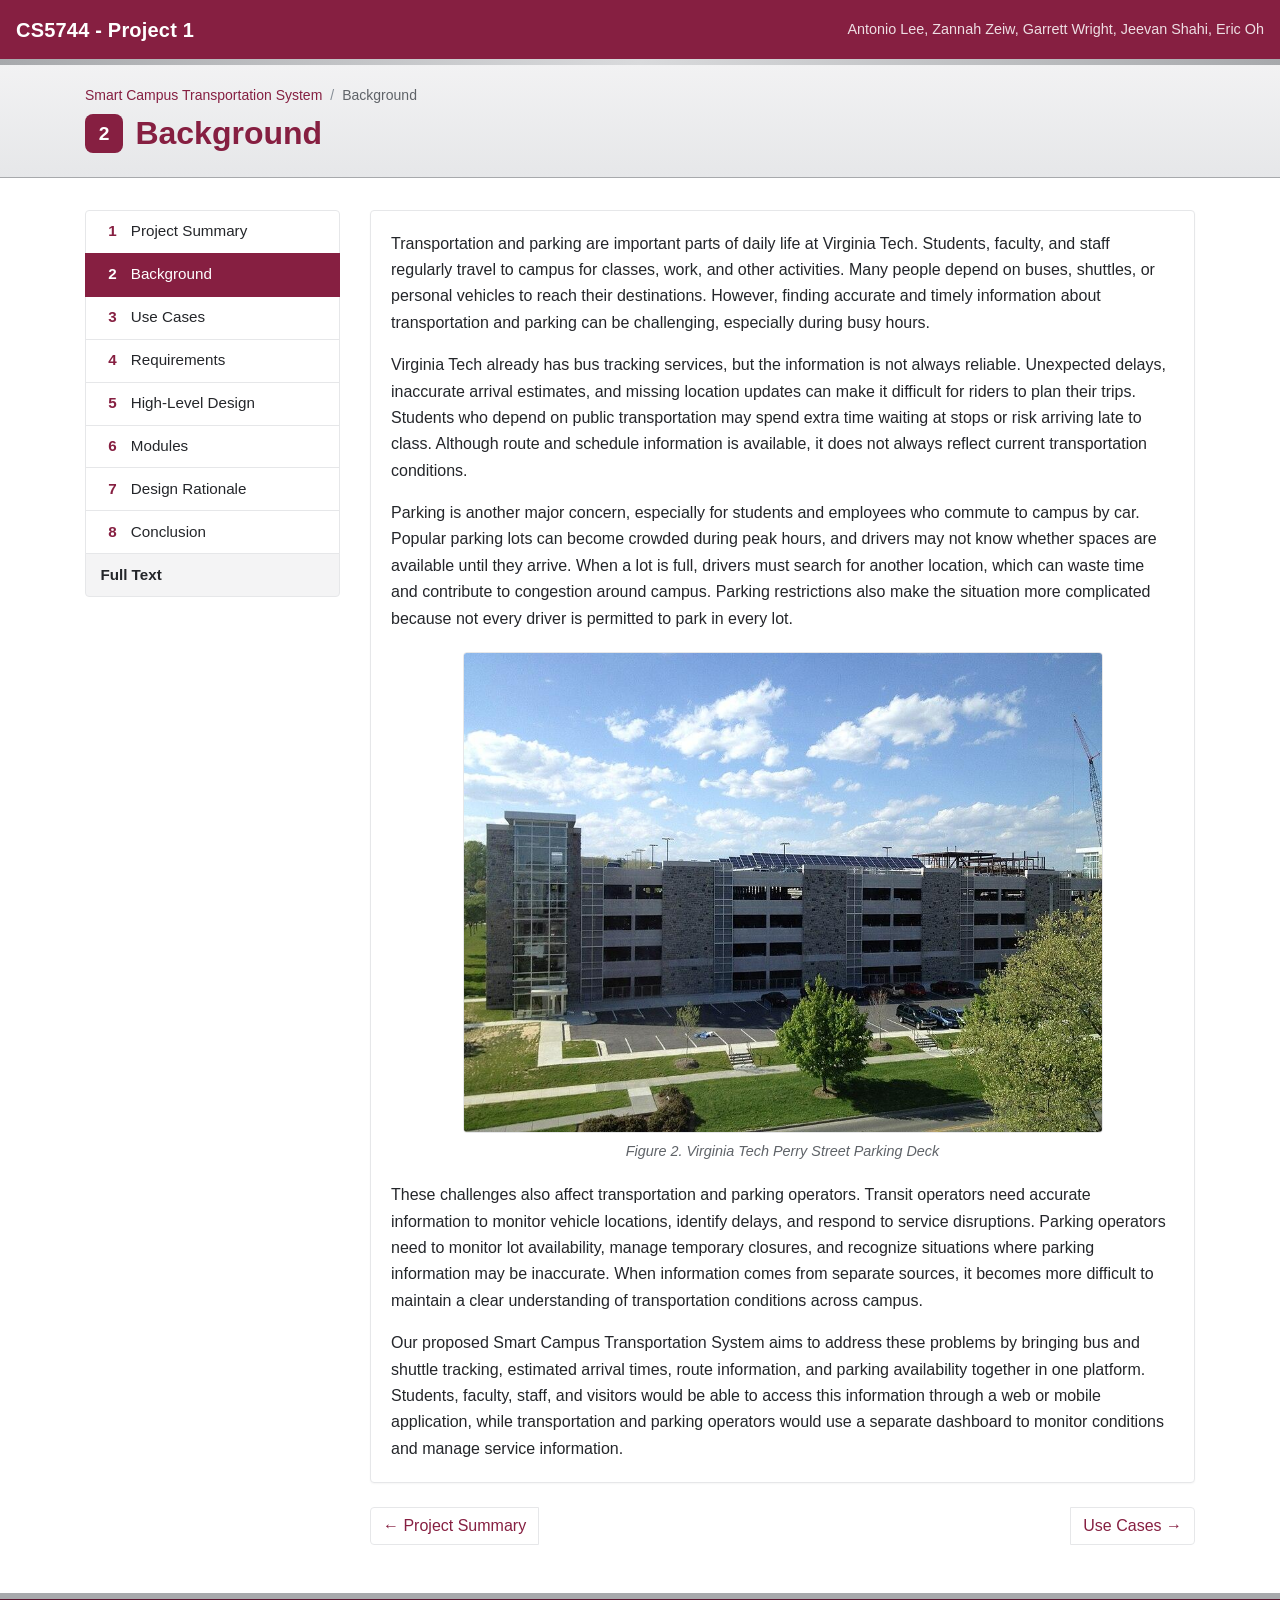
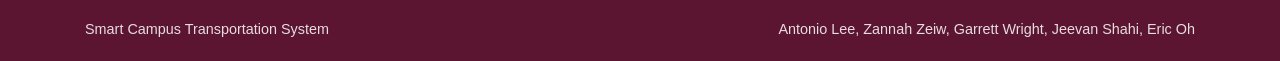
==== background.html @ c8746f34 "Project 1 site" ====
<!DOCTYPE html>
<html lang="en">
<head>
<meta charset="utf-8">
<meta name="viewport" content="width=device-width, initial-scale=1">
<title>CS5744 - Project 1</title>
<link rel="stylesheet" href="css/normalize.css">
<link rel="stylesheet" href="css/bootstrap.min.css">
<link rel="stylesheet" href="css/bt.css">
</head>
<body>
<nav class="navbar navbar-expand-lg navbar-dark bt-navbar sticky-top">
  <a class="navbar-brand" href="index.html">CS5744 - Project 1</a>
  <button class="navbar-toggler" type="button" data-toggle="collapse" data-target="#btNav" aria-controls="btNav" aria-expanded="false" aria-label="Toggle navigation">
    <span class="navbar-toggler-icon"></span>
  </button>
  <div class="collapse navbar-collapse" id="btNav">
    <ul class="navbar-nav ml-auto d-lg-none"><li class="nav-item"><a class="nav-link" href="index.html">Project Summary</a></li><li class="nav-item active"><a class="nav-link" href="background.html">Background</a></li><li class="nav-item"><a class="nav-link" href="useCases.html">Use Cases</a></li><li class="nav-item"><a class="nav-link" href="requirements.html">Requirements</a></li><li class="nav-item"><a class="nav-link" href="highLevelDesign.html">High-Level Design</a></li><li class="nav-item"><a class="nav-link" href="modules.html">Modules</a></li><li class="nav-item"><a class="nav-link" href="designRationale.html">Design Rationale</a></li><li class="nav-item"><a class="nav-link" href="conclusion.html">Conclusion</a></li><li class="nav-item"><a class="nav-link" href="complete.html">Full Text</a></li></ul>
    <span class="navbar-text ml-auto d-none d-lg-inline">Antonio Lee, Zannah Zeiw, Garrett Wright, Jeevan Shahi, Eric Oh</span>
  </div>
</nav>
<div class="bt-stripe"></div><div class="bt-pagehead"><div class="container"><nav aria-label="breadcrumb"><ol class="breadcrumb bt-crumb"><li class="breadcrumb-item"><a href="index.html">Smart Campus Transportation System</a></li><li class="breadcrumb-item active" aria-current="page">Background</li></ol></nav><h1><span class="bt-secnum">2</span>Background</h1></div></div><div class="container bt-main"><div class="row"><aside class="col-lg-3 d-none d-lg-block"><div class="bt-side-wrap"><div class="list-group bt-side"><a href="index.html" class="list-group-item list-group-item-action"><span class="bt-num">1</span>Project Summary</a><a href="background.html" class="list-group-item list-group-item-action active"><span class="bt-num">2</span>Background</a><a href="useCases.html" class="list-group-item list-group-item-action"><span class="bt-num">3</span>Use Cases</a><a href="requirements.html" class="list-group-item list-group-item-action"><span class="bt-num">4</span>Requirements</a><a href="highLevelDesign.html" class="list-group-item list-group-item-action"><span class="bt-num">5</span>High-Level Design</a><a href="modules.html" class="list-group-item list-group-item-action"><span class="bt-num">6</span>Modules</a><a href="designRationale.html" class="list-group-item list-group-item-action"><span class="bt-num">7</span>Design Rationale</a><a href="conclusion.html" class="list-group-item list-group-item-action"><span class="bt-num">8</span>Conclusion</a><a href="complete.html" class="list-group-item list-group-item-action bt-full">Full Text</a></div></div></aside><main class="col-lg-9"><div class="card bt-card mb-4"><div class="card-body"><p>Transportation and parking are important parts of daily life at Virginia Tech. Students, faculty, and staff regularly travel to campus for classes, work, and other activities. Many people depend on buses, shuttles, or personal vehicles to reach their destinations. However, finding accurate and timely information about transportation and parking can be challenging, especially during busy hours.</p><p>Virginia Tech already has bus tracking services, but the information is not always reliable. Unexpected delays, inaccurate arrival estimates, and missing location updates can make it difficult for riders to plan their trips. Students who depend on public transportation may spend extra time waiting at stops or risk arriving late to class. Although route and schedule information is available, it does not always reflect current transportation conditions.</p><p>Parking is another major concern, especially for students and employees who commute to campus by car. Popular parking lots can become crowded during peak hours, and drivers may not know whether spaces are available until they arrive. When a lot is full, drivers must search for another location, which can waste time and contribute to congestion around campus. Parking restrictions also make the situation more complicated because not every driver is permitted to park in every lot.</p><figure class="figure bt-figure"><a href="img/Figure2.jpg"><img src="img/Figure2.jpg" class="figure-img img-fluid rounded" alt="Figure 2. Virginia Tech Perry Street Parking Deck"></a><figcaption class="figure-caption">Figure 2. Virginia Tech Perry Street Parking Deck</figcaption></figure><p>These challenges also affect transportation and parking operators. Transit operators need accurate information to monitor vehicle locations, identify delays, and respond to service disruptions. Parking operators need to monitor lot availability, manage temporary closures, and recognize situations where parking information may be inaccurate. When information comes from separate sources, it becomes more difficult to maintain a clear understanding of transportation conditions across campus.</p><p>Our proposed Smart Campus Transportation System aims to address these problems by bringing bus and shuttle tracking, estimated arrival times, route information, and parking availability together in one platform. Students, faculty, staff, and visitors would be able to access this information through a web or mobile application, while transportation and parking operators would use a separate dashboard to monitor conditions and manage service information.</p></div></div><nav aria-label="Page navigation"><ul class="pagination justify-content-between bt-pager"><li class="page-item"><a class="page-link" href="index.html">&larr; Project Summary</a></li><li class="page-item"><a class="page-link" href="useCases.html">Use Cases &rarr;</a></li></ul></nav></main></div></div><footer class="bt-footer"><div class="container"><div class="row"><div class="col-md-6">Smart Campus Transportation System</div><div class="col-md-6 text-md-right">Antonio Lee, Zannah Zeiw, Garrett Wright, Jeevan Shahi, Eric Oh</div></div></div></footer>
<script src="js/vendor/jquery.slim.min.js"></script>
<script src="js/vendor/popper.min.js"></script>
<script src="js/vendor/bootstrap.min.js"></script>
</body>
</html>
---- css/bt.css ----
/* Blacksburg Transit theme: maroon and silver over white, after the BT bus livery.
   Layout: maroon navbar + silver stripe, silver page header, sticky sidebar, content cards. */
:root {
  --bt-maroon: #861F41;
  --bt-maroon-dark: #5C1530;
  --bt-maroon-soft: #F6E9EE;
  --bt-silver: #A7A9AC;
  --bt-silver-light: #E6E7E9;
  --bt-silver-faint: #F4F4F5;
  --bt-ink: #24262A;
  --bt-muted: #5F6368;
}

html { scroll-padding-top: 80px; }
body { background: #FFFFFF; color: var(--bt-ink); }
a { color: var(--bt-maroon); }
a:hover { color: var(--bt-maroon-dark); }

/* navbar */
.bt-navbar { background: var(--bt-maroon); padding-top: .6rem; padding-bottom: .6rem; }
.bt-navbar .navbar-brand { font-weight: 600; letter-spacing: .01em; display: flex; align-items: center; }
.bt-mark {
  display: inline-flex; align-items: center; justify-content: center;
  width: 2.1rem; height: 2.1rem; margin-right: .6rem; border-radius: 50%;
  background: #FFFFFF; color: var(--bt-maroon); font-weight: 800; font-size: .9rem;
}
.bt-navbar .navbar-text { color: rgba(255, 255, 255, .85); font-size: .9rem; }
.bt-navbar .nav-link { color: rgba(255, 255, 255, .85); }
.bt-navbar .nav-item.active .nav-link { color: #FFFFFF; font-weight: 600; }
.bt-stripe { height: 6px; background: linear-gradient(90deg, var(--bt-silver) 0%, #D9DADC 50%, var(--bt-silver) 100%); }

/* hero (index) */
.bt-hero {
  margin-bottom: 0;
  background:
    linear-gradient(115deg, transparent 0 62%, var(--bt-maroon) 62% 78%, var(--bt-maroon-dark) 78% 100%),
    linear-gradient(180deg, #F2F2F3 0%, var(--bt-silver-light) 100%);
  border-bottom: 1px solid var(--bt-silver);
  padding: 3rem 0;
}
.bt-hero h1 { color: var(--bt-maroon); font-weight: 700; max-width: 14em; }
.bt-hero .lead { color: var(--bt-muted); max-width: 36em; }
@media (max-width: 767px) {
  .bt-hero { background: linear-gradient(180deg, #F2F2F3 0%, var(--bt-silver-light) 100%); padding: 2rem 0; }
  .bt-hero h1 { font-size: 2.2rem; }
}

/* page header */
.bt-pagehead {
  background: linear-gradient(180deg, #F2F2F3 0%, var(--bt-silver-light) 100%);
  border-bottom: 1px solid var(--bt-silver);
  padding: 1.25rem 0 1.5rem;
}
.bt-pagehead h1 { color: var(--bt-maroon); font-weight: 700; font-size: 2rem; margin: 0; display: flex; align-items: center; }
.bt-crumb { background: transparent; padding: 0; margin-bottom: .5rem; font-size: .875rem; }
.bt-crumb .breadcrumb-item.active { color: var(--bt-muted); }
.bt-secnum {
  display: inline-flex; align-items: center; justify-content: center; flex: none;
  width: 2.4rem; height: 2.4rem; margin-right: .75rem; border-radius: .5rem;
  background: var(--bt-maroon); color: #FFFFFF; font-size: 1.2rem; font-weight: 700;
}

/* layout */
.bt-main { padding-top: 2rem; padding-bottom: 2rem; }
.bt-side-wrap { position: sticky; top: 90px; }
.bt-side .list-group-item { border-color: var(--bt-silver-light); color: var(--bt-ink); padding: .6rem .9rem; font-size: .95rem; }
.bt-side .list-group-item:hover { background: var(--bt-silver-faint); }
.bt-side .list-group-item.active { background: var(--bt-maroon); border-color: var(--bt-maroon); color: #FFFFFF; }
.bt-num {
  display: inline-block; width: 1.5rem; margin-right: .4rem; text-align: center;
  font-weight: 700; color: var(--bt-maroon);
}
.bt-side .list-group-item.active .bt-num { color: #FFFFFF; }
.bt-full { font-weight: 600; background: var(--bt-silver-faint); }

/* cards */
.bt-card { border-color: var(--bt-silver-light); box-shadow: 0 1px 2px rgba(0, 0, 0, .04); }
.bt-card .card-header {
  background: linear-gradient(180deg, #F7F7F8 0%, var(--bt-silver-light) 100%);
  border-bottom: 2px solid var(--bt-maroon);
}
.bt-card .card-header h5 { color: var(--bt-maroon); font-weight: 700; font-size: 1.1rem; }
.bt-card .card-body > p:last-child, .bt-card .card-body > ul:last-child { margin-bottom: 0; }
.bt-card p { line-height: 1.65; }
.bt-group {
  color: var(--bt-maroon-dark); font-weight: 700; font-size: 1.3rem;
  margin: 2rem 0 1rem; padding-bottom: .4rem; border-bottom: 2px solid var(--bt-silver);
}
.bt-group:first-child { margin-top: 0; }
.bt-label { color: var(--bt-maroon); font-weight: 700; text-transform: uppercase; font-size: .8rem; letter-spacing: .06em; margin-top: .5rem; }
.bt-meta { margin-bottom: .75rem; }
.bt-meta .badge { margin-right: .35rem; }
.bt-list li { margin-bottom: .35rem; }
.bt-fullhead { color: var(--bt-maroon); font-weight: 700; display: flex; align-items: center; margin: 2.5rem 0 1rem; }
.bt-fullhead:first-child { margin-top: 0; }

/* badges */
.badge-bt { background: var(--bt-maroon); color: #FFFFFF; }
.badge-silver { background: var(--bt-silver-light); color: var(--bt-ink); }

/* tables */
.bt-table { margin-bottom: 0; font-size: .92rem; }
.bt-table thead th { background: var(--bt-maroon); color: #FFFFFF; border-color: var(--bt-maroon); white-space: nowrap; }
.bt-table.table-striped tbody tr:nth-of-type(odd) { background: var(--bt-silver-faint); }
.bt-table.table-hover tbody tr:hover { background: var(--bt-maroon-soft); }
.bt-matrix th, .bt-matrix td { text-align: center; }
.bt-matrix th:first-child, .bt-matrix td:first-child { text-align: left; }
.bt-x { color: var(--bt-maroon); font-weight: 700; }
.bt-total td { font-weight: 700; border-top: 2px solid var(--bt-maroon); }
.bt-tcap { font-weight: 700; color: var(--bt-maroon-dark); margin-top: .5rem; }

/* figures */
.bt-figure { display: block; margin: 1.25rem auto; max-width: 640px; text-align: center; }
.bt-figure-wide { max-width: 100%; }
.bt-figure img { border: 1px solid var(--bt-silver-light); }
.bt-figure .figure-caption { color: var(--bt-muted); font-style: italic; }

/* pager & footer */
.bt-pager { margin-top: 1rem; }
.bt-pager .page-link { color: var(--bt-maroon); border-color: var(--bt-silver-light); }
.bt-pager .page-link:hover { background: var(--bt-maroon-soft); color: var(--bt-maroon-dark); }
.bt-footer { background: var(--bt-maroon-dark); color: rgba(255, 255, 255, .85); padding: 1.25rem 0; font-size: .9rem; border-top: 6px solid var(--bt-silver); }
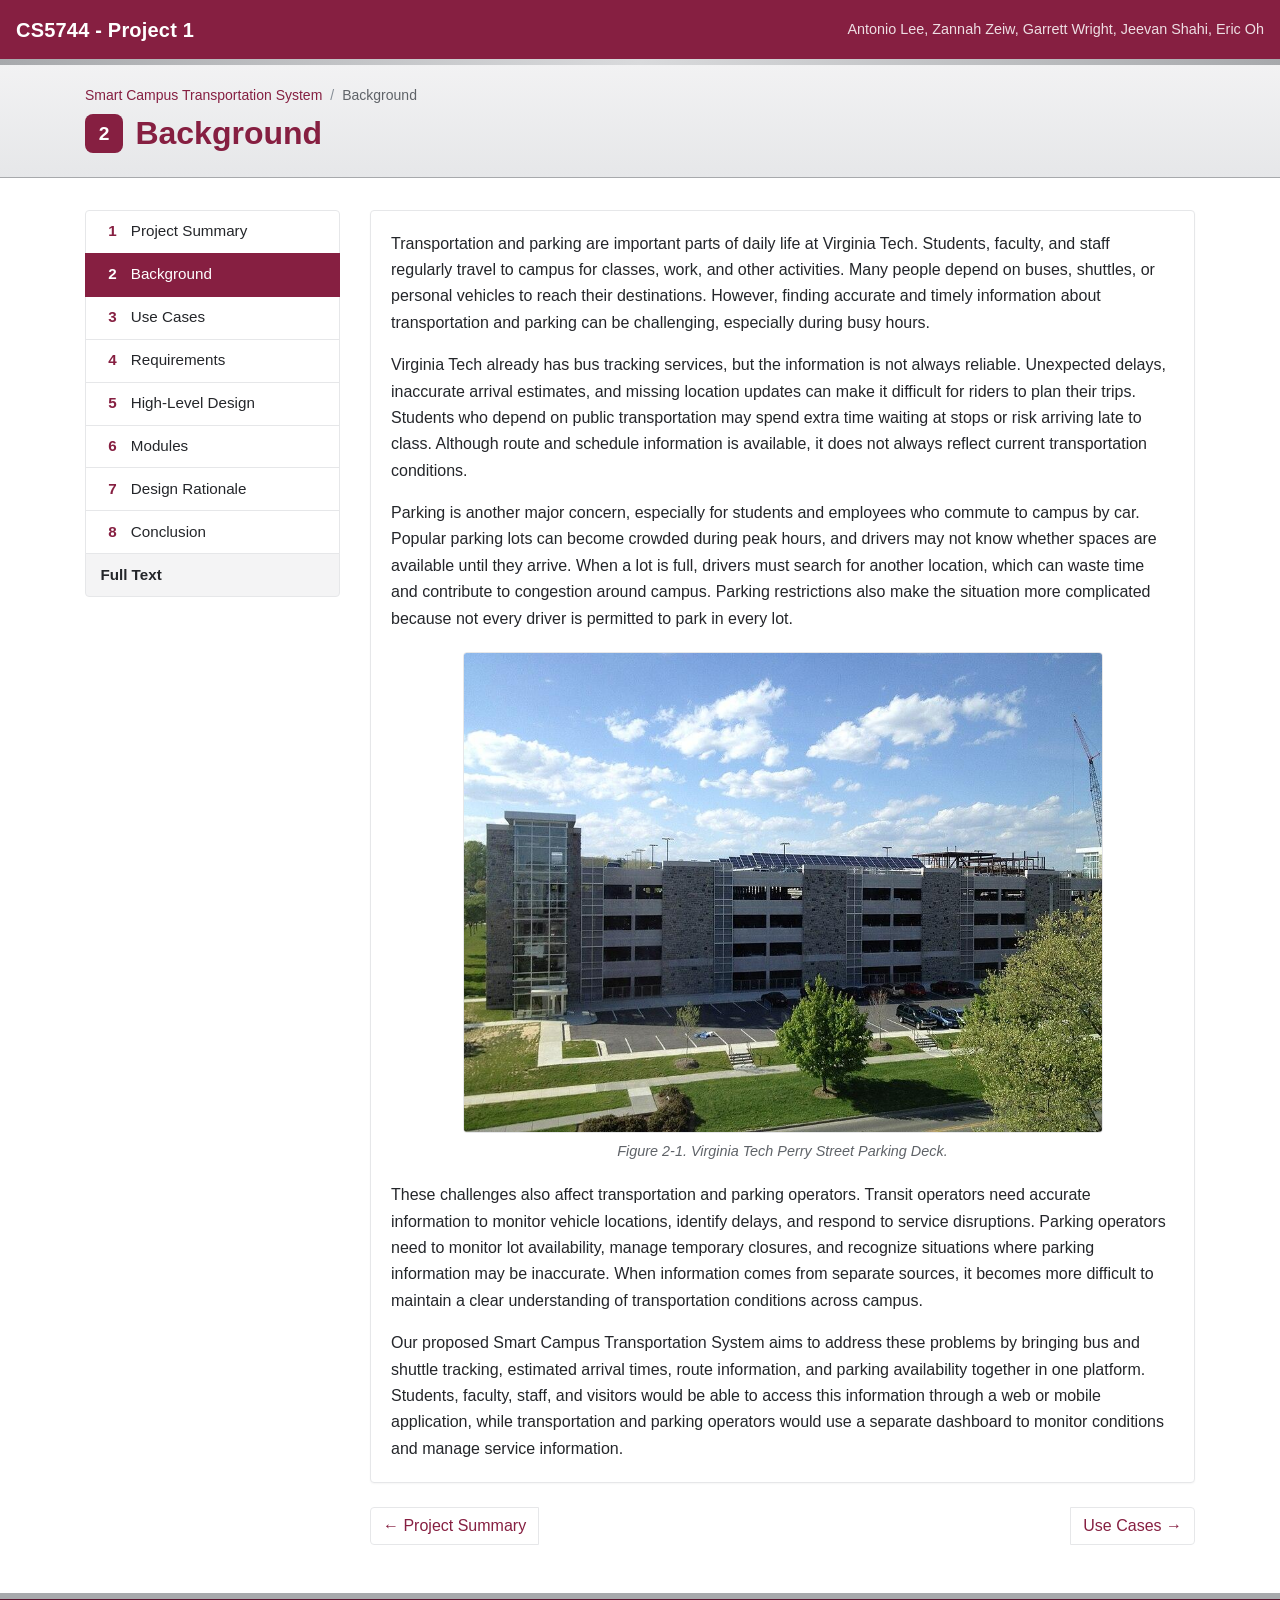
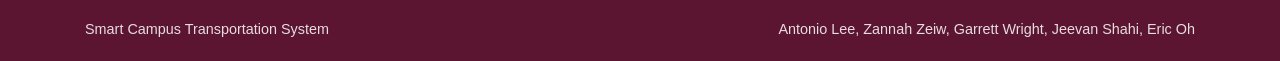
==== commit d64f4642: "last changes" ====
--- a/background.html
+++ b/background.html
@@ -19,7 +19,7 @@
     <span class="navbar-text ml-auto d-none d-lg-inline">Antonio Lee, Zannah Zeiw, Garrett Wright, Jeevan Shahi, Eric Oh</span>
   </div>
 </nav>
-<div class="bt-stripe"></div><div class="bt-pagehead"><div class="container"><nav aria-label="breadcrumb"><ol class="breadcrumb bt-crumb"><li class="breadcrumb-item"><a href="index.html">Smart Campus Transportation System</a></li><li class="breadcrumb-item active" aria-current="page">Background</li></ol></nav><h1><span class="bt-secnum">2</span>Background</h1></div></div><div class="container bt-main"><div class="row"><aside class="col-lg-3 d-none d-lg-block"><div class="bt-side-wrap"><div class="list-group bt-side"><a href="index.html" class="list-group-item list-group-item-action"><span class="bt-num">1</span>Project Summary</a><a href="background.html" class="list-group-item list-group-item-action active"><span class="bt-num">2</span>Background</a><a href="useCases.html" class="list-group-item list-group-item-action"><span class="bt-num">3</span>Use Cases</a><a href="requirements.html" class="list-group-item list-group-item-action"><span class="bt-num">4</span>Requirements</a><a href="highLevelDesign.html" class="list-group-item list-group-item-action"><span class="bt-num">5</span>High-Level Design</a><a href="modules.html" class="list-group-item list-group-item-action"><span class="bt-num">6</span>Modules</a><a href="designRationale.html" class="list-group-item list-group-item-action"><span class="bt-num">7</span>Design Rationale</a><a href="conclusion.html" class="list-group-item list-group-item-action"><span class="bt-num">8</span>Conclusion</a><a href="complete.html" class="list-group-item list-group-item-action bt-full">Full Text</a></div></div></aside><main class="col-lg-9"><div class="card bt-card mb-4"><div class="card-body"><p>Transportation and parking are important parts of daily life at Virginia Tech. Students, faculty, and staff regularly travel to campus for classes, work, and other activities. Many people depend on buses, shuttles, or personal vehicles to reach their destinations. However, finding accurate and timely information about transportation and parking can be challenging, especially during busy hours.</p><p>Virginia Tech already has bus tracking services, but the information is not always reliable. Unexpected delays, inaccurate arrival estimates, and missing location updates can make it difficult for riders to plan their trips. Students who depend on public transportation may spend extra time waiting at stops or risk arriving late to class. Although route and schedule information is available, it does not always reflect current transportation conditions.</p><p>Parking is another major concern, especially for students and employees who commute to campus by car. Popular parking lots can become crowded during peak hours, and drivers may not know whether spaces are available until they arrive. When a lot is full, drivers must search for another location, which can waste time and contribute to congestion around campus. Parking restrictions also make the situation more complicated because not every driver is permitted to park in every lot.</p><figure class="figure bt-figure"><a href="img/Figure2.jpg"><img src="img/Figure2.jpg" class="figure-img img-fluid rounded" alt="Figure 2. Virginia Tech Perry Street Parking Deck"></a><figcaption class="figure-caption">Figure 2. Virginia Tech Perry Street Parking Deck</figcaption></figure><p>These challenges also affect transportation and parking operators. Transit operators need accurate information to monitor vehicle locations, identify delays, and respond to service disruptions. Parking operators need to monitor lot availability, manage temporary closures, and recognize situations where parking information may be inaccurate. When information comes from separate sources, it becomes more difficult to maintain a clear understanding of transportation conditions across campus.</p><p>Our proposed Smart Campus Transportation System aims to address these problems by bringing bus and shuttle tracking, estimated arrival times, route information, and parking availability together in one platform. Students, faculty, staff, and visitors would be able to access this information through a web or mobile application, while transportation and parking operators would use a separate dashboard to monitor conditions and manage service information.</p></div></div><nav aria-label="Page navigation"><ul class="pagination justify-content-between bt-pager"><li class="page-item"><a class="page-link" href="index.html">&larr; Project Summary</a></li><li class="page-item"><a class="page-link" href="useCases.html">Use Cases &rarr;</a></li></ul></nav></main></div></div><footer class="bt-footer"><div class="container"><div class="row"><div class="col-md-6">Smart Campus Transportation System</div><div class="col-md-6 text-md-right">Antonio Lee, Zannah Zeiw, Garrett Wright, Jeevan Shahi, Eric Oh</div></div></div></footer>
+<div class="bt-stripe"></div><div class="bt-pagehead"><div class="container"><nav aria-label="breadcrumb"><ol class="breadcrumb bt-crumb"><li class="breadcrumb-item"><a href="index.html">Smart Campus Transportation System</a></li><li class="breadcrumb-item active" aria-current="page">Background</li></ol></nav><h1><span class="bt-secnum">2</span>Background</h1></div></div><div class="container bt-main"><div class="row"><aside class="col-lg-3 d-none d-lg-block"><div class="bt-side-wrap"><div class="list-group bt-side"><a href="index.html" class="list-group-item list-group-item-action"><span class="bt-num">1</span>Project Summary</a><a href="background.html" class="list-group-item list-group-item-action active"><span class="bt-num">2</span>Background</a><a href="useCases.html" class="list-group-item list-group-item-action"><span class="bt-num">3</span>Use Cases</a><a href="requirements.html" class="list-group-item list-group-item-action"><span class="bt-num">4</span>Requirements</a><a href="highLevelDesign.html" class="list-group-item list-group-item-action"><span class="bt-num">5</span>High-Level Design</a><a href="modules.html" class="list-group-item list-group-item-action"><span class="bt-num">6</span>Modules</a><a href="designRationale.html" class="list-group-item list-group-item-action"><span class="bt-num">7</span>Design Rationale</a><a href="conclusion.html" class="list-group-item list-group-item-action"><span class="bt-num">8</span>Conclusion</a><a href="complete.html" class="list-group-item list-group-item-action bt-full">Full Text</a></div></div></aside><main class="col-lg-9"><div class="card bt-card mb-4"><div class="card-body"><p>Transportation and parking are important parts of daily life at Virginia Tech. Students, faculty, and staff regularly travel to campus for classes, work, and other activities. Many people depend on buses, shuttles, or personal vehicles to reach their destinations. However, finding accurate and timely information about transportation and parking can be challenging, especially during busy hours.</p><p>Virginia Tech already has bus tracking services, but the information is not always reliable. Unexpected delays, inaccurate arrival estimates, and missing location updates can make it difficult for riders to plan their trips. Students who depend on public transportation may spend extra time waiting at stops or risk arriving late to class. Although route and schedule information is available, it does not always reflect current transportation conditions.</p><p>Parking is another major concern, especially for students and employees who commute to campus by car. Popular parking lots can become crowded during peak hours, and drivers may not know whether spaces are available until they arrive. When a lot is full, drivers must search for another location, which can waste time and contribute to congestion around campus. Parking restrictions also make the situation more complicated because not every driver is permitted to park in every lot.</p><figure class="figure bt-figure"><a href="img/Figure2.jpg"><img src="img/Figure2.jpg" class="figure-img img-fluid rounded" alt="Figure 2-1. Virginia Tech Perry Street Parking Deck."></a><figcaption class="figure-caption">Figure 2-1. Virginia Tech Perry Street Parking Deck.</figcaption></figure><p>These challenges also affect transportation and parking operators. Transit operators need accurate information to monitor vehicle locations, identify delays, and respond to service disruptions. Parking operators need to monitor lot availability, manage temporary closures, and recognize situations where parking information may be inaccurate. When information comes from separate sources, it becomes more difficult to maintain a clear understanding of transportation conditions across campus.</p><p>Our proposed Smart Campus Transportation System aims to address these problems by bringing bus and shuttle tracking, estimated arrival times, route information, and parking availability together in one platform. Students, faculty, staff, and visitors would be able to access this information through a web or mobile application, while transportation and parking operators would use a separate dashboard to monitor conditions and manage service information.</p></div></div><nav aria-label="Page navigation"><ul class="pagination justify-content-between bt-pager"><li class="page-item"><a class="page-link" href="index.html">&larr; Project Summary</a></li><li class="page-item"><a class="page-link" href="useCases.html">Use Cases &rarr;</a></li></ul></nav></main></div></div><footer class="bt-footer"><div class="container"><div class="row"><div class="col-md-6">Smart Campus Transportation System</div><div class="col-md-6 text-md-right">Antonio Lee, Zannah Zeiw, Garrett Wright, Jeevan Shahi, Eric Oh</div></div></div></footer>
 <script src="js/vendor/jquery.slim.min.js"></script>
 <script src="js/vendor/popper.min.js"></script>
 <script src="js/vendor/bootstrap.min.js"></script>
